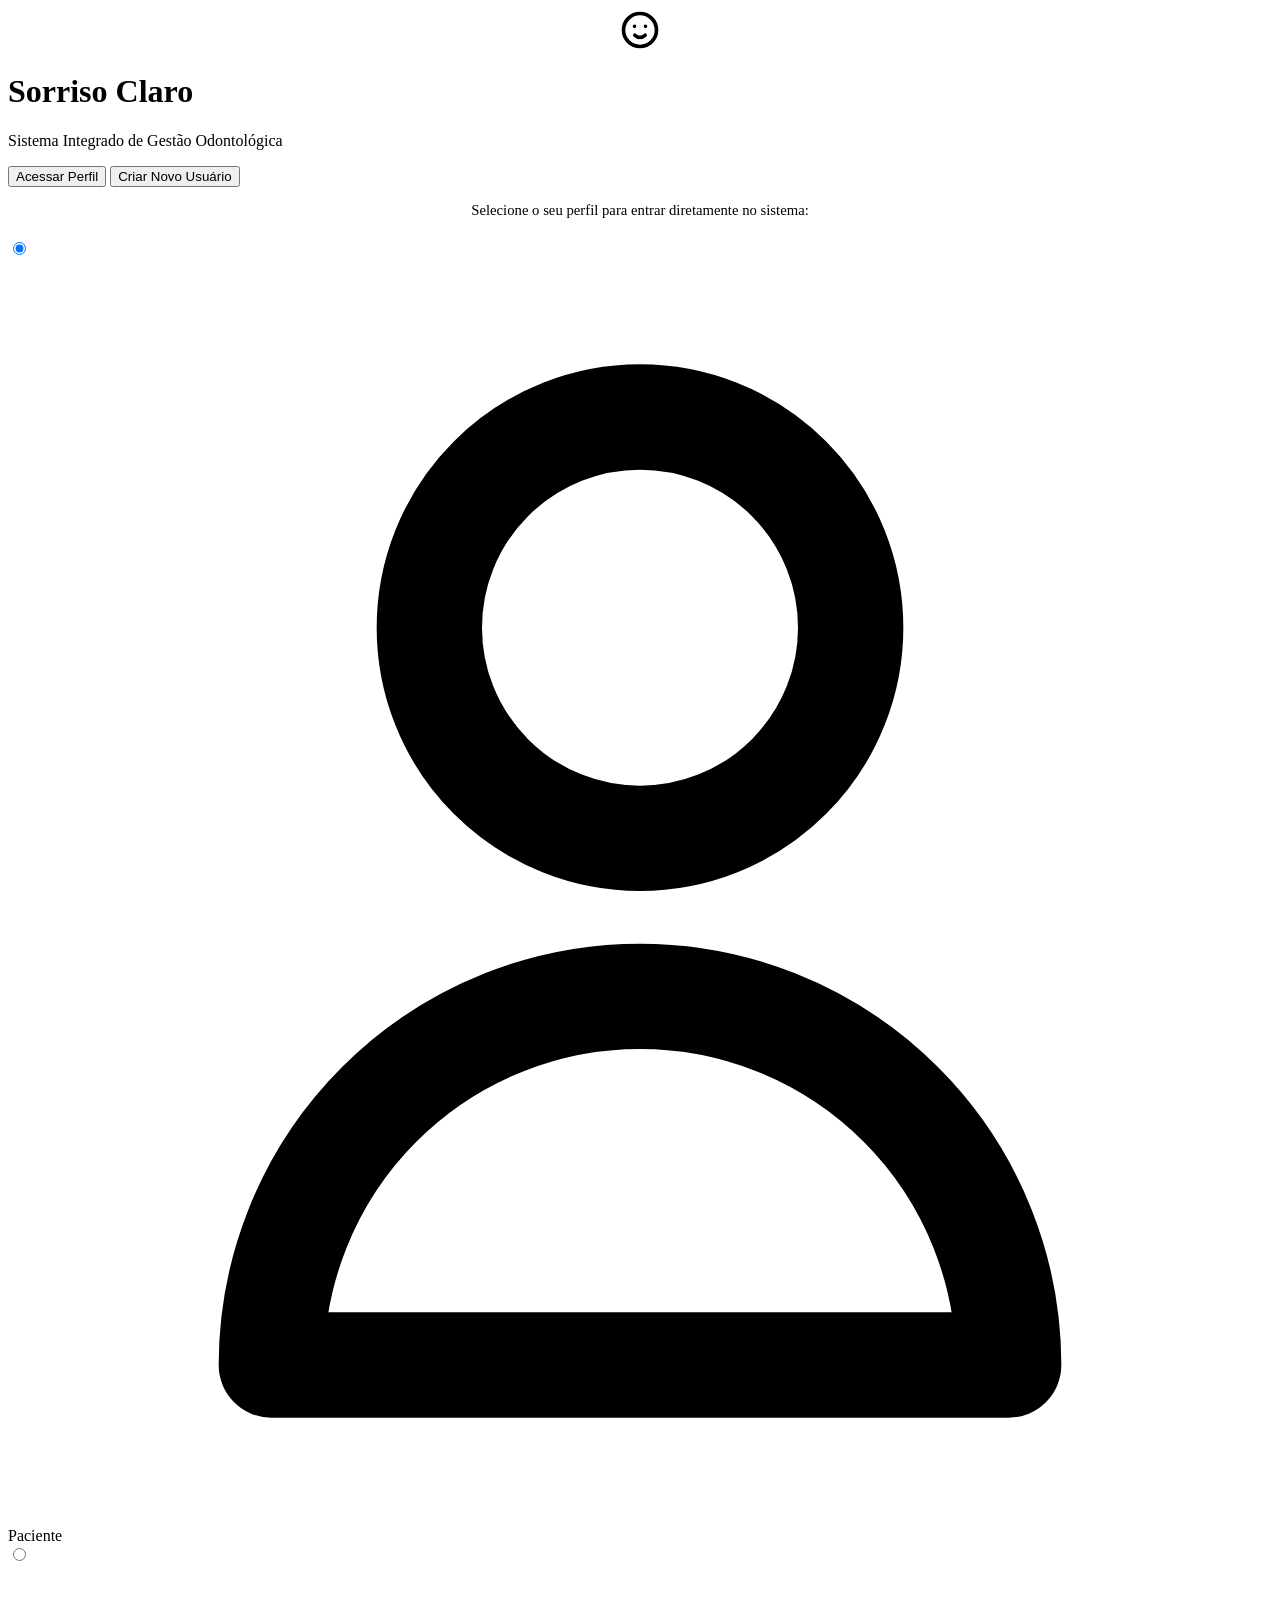
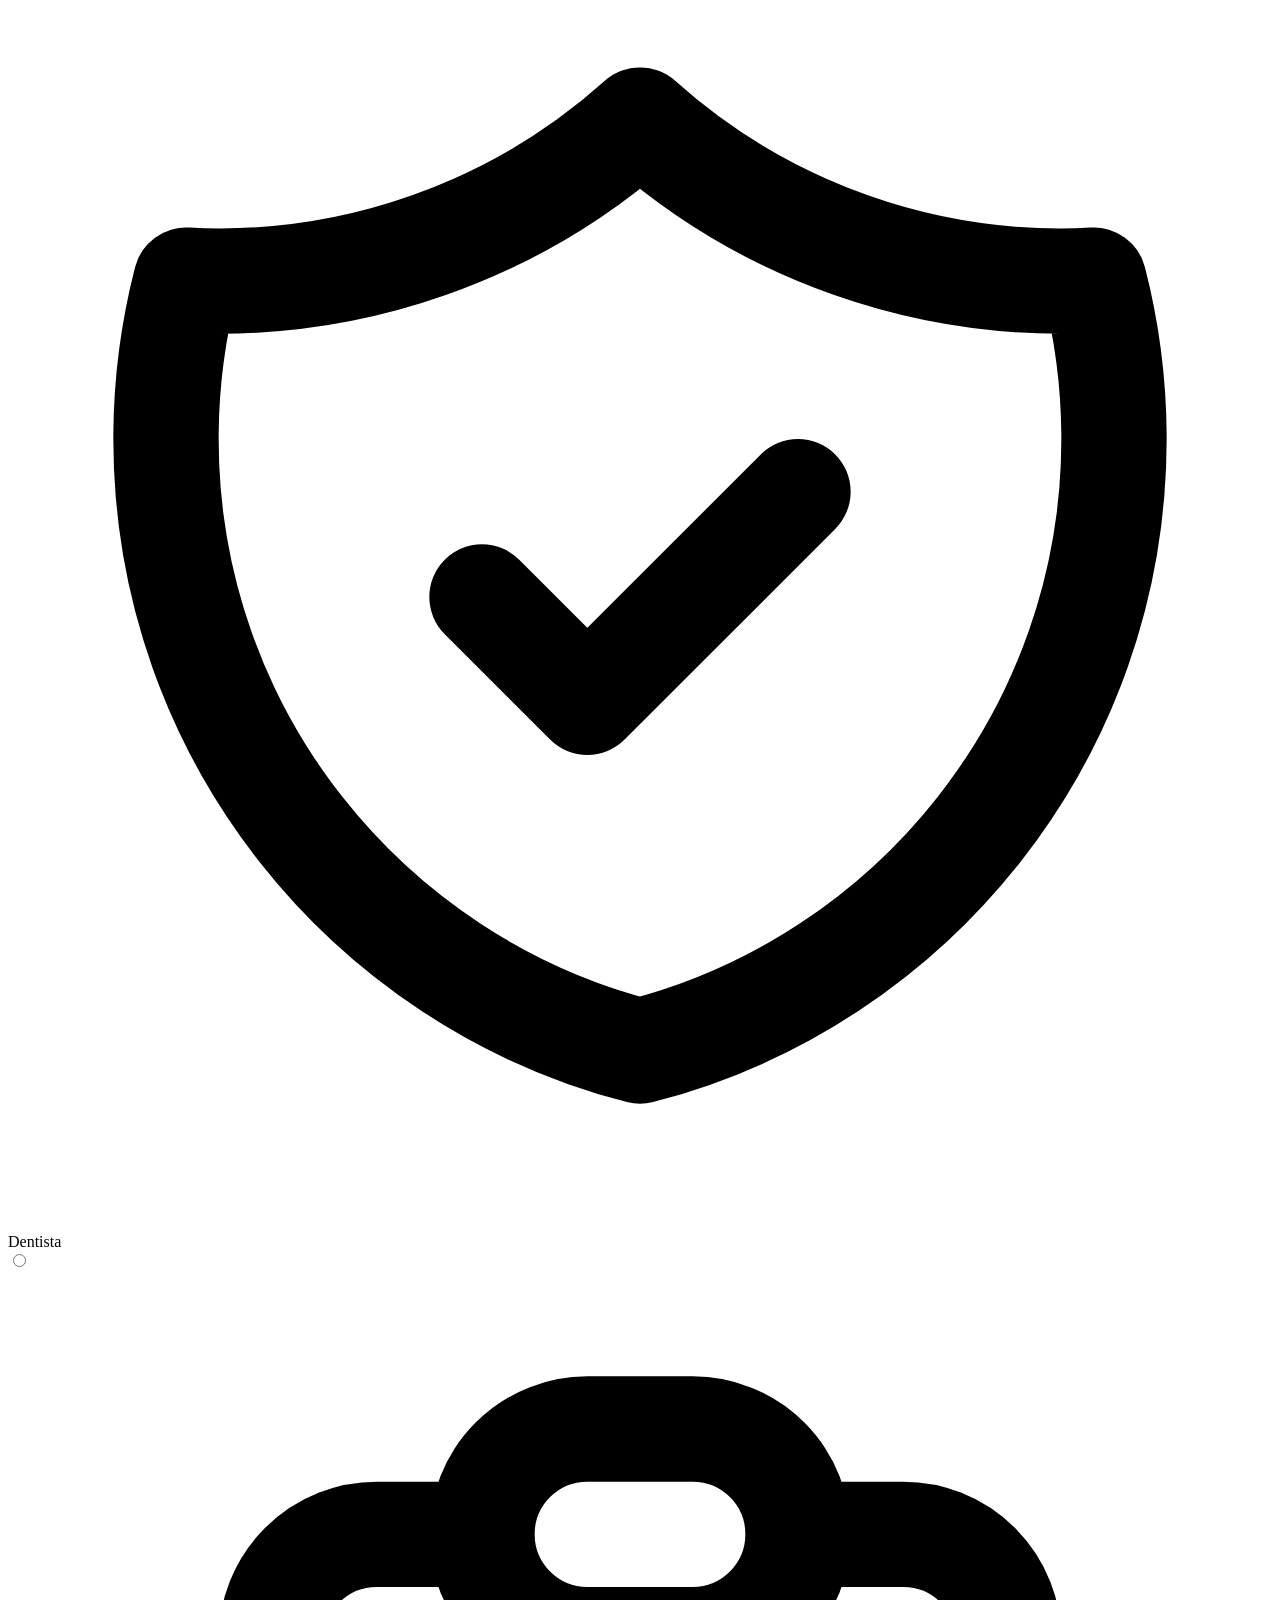
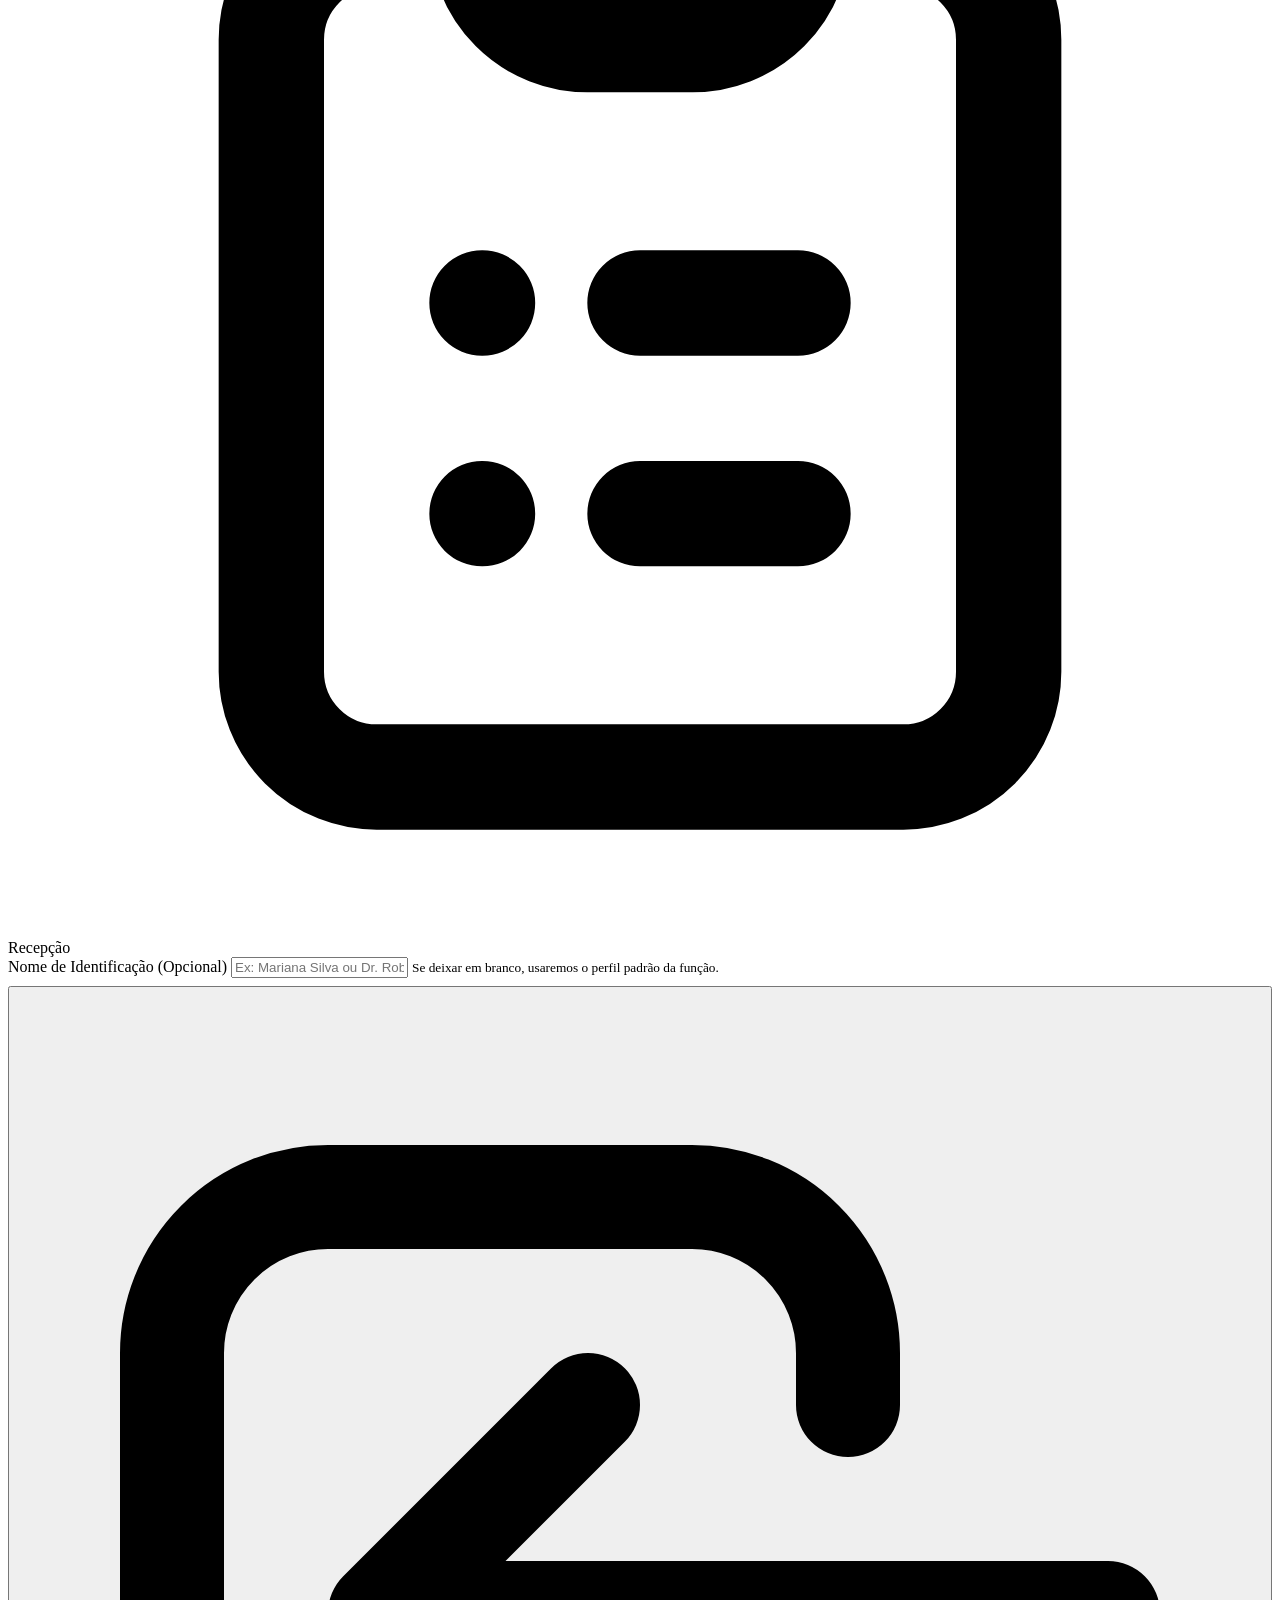
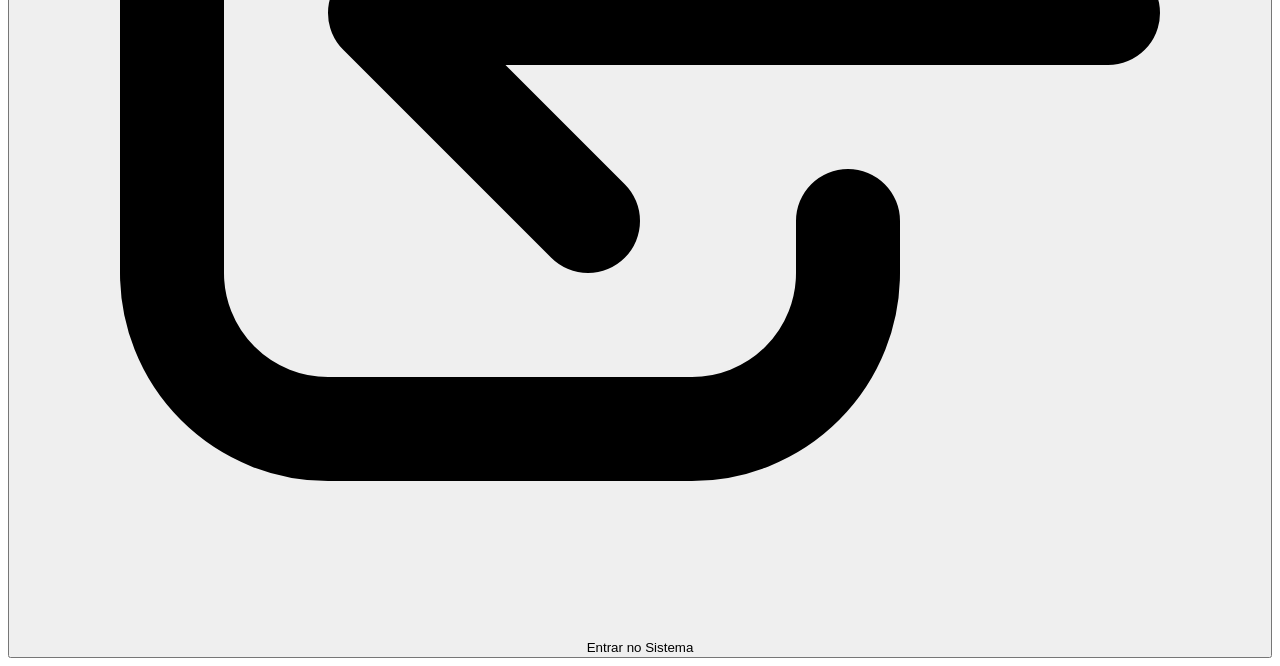
==== src/main/resources/static/index.html @ f0951ccc "feat(login):  add index.html" ====
<!DOCTYPE html>
<html lang="pt-BR">
<head>
  <meta charset="UTF-8">
  <meta name="viewport" content="width=device-width, initial-scale=1.0">
  <title>Login & Cadastro - Clínica Odontológica Sorriso Claro</title>
  <link rel="stylesheet" href="css/style.css">
  <link rel="icon" href="data:image/svg+xml,<svg xmlns=%22http://www.w3.org/2000/svg%22 viewBox=%220 0 24 24%22 fill=%22%230284c7%22><path d=%22M12 2C6.48 2 2 6.48 2 12s4.48 10 10 10 10-4.48 10-10S17.52 2 12 2zm0 18c-4.41 0-8-3.59-8-8s3.59-8 8-8 8 3.59 8 8-3.59 8-8 8zm-5-9c.83 0 1.5-.67 1.5-1.5S7.83 8 7 8s-1.5.67-1.5 1.5S6.17 11 7 11zm10 0c.83 0 1.5-.67 1.5-1.5S17.83 8 17 8s-1.5.67-1.5 1.5.67 1.5 1.5 1.5zm-5 6.5c2.33 0 4.31-1.46 5.11-3.5H6.89c.8 2.04 2.78 3.5 5.11 3.5z%22/></svg>">
</head>
<body class="auth-page">

  <div class="auth-container">
    <!-- Header do Card -->
    <header class="auth-header">
      <div style="display:flex; justify-content:center; margin-bottom:0.5rem;">
        <svg width="44" height="44" fill="none" viewBox="0 0 24 24" stroke="currentColor">
          <path stroke-linecap="round" stroke-linejoin="round" stroke-width="2" d="M14.828 14.828a4 4 0 01-5.656 0M9 10h.01M15 10h.01M21 12a9 9 0 11-18 0 9 9 0 0118 0z" />
        </svg>
      </div>
      <h1>Sorriso Claro</h1>
      <p>Sistema Integrado de Gestão Odontológica</p>
    </header>

    <!-- Abas de Navegação -->
    <div class="auth-tabs">
      <button type="button" class="auth-tab-btn active" id="tab-btn-login" onclick="switchAuthTab('login')">
        Acessar Perfil
      </button>
      <button type="button" class="auth-tab-btn" id="tab-btn-register" onclick="switchAuthTab('register')">
        Criar Novo Usuário
      </button>
    </div>

    <!-- Conteúdo da Aba 1: Login Sem Validação -->
    <div class="auth-body" id="tab-login">
      <p style="margin-bottom:1.25rem; font-size:0.92rem; text-align:center;">
        Selecione o seu perfil para entrar diretamente no sistema:
      </p>

      <form id="form-login" onsubmit="handleLoginSubmit(event)">
        <div class="role-selector">
          <label class="role-option">
            <input type="radio" name="login_role" value="paciente" checked>
            <div class="role-card">
              <svg fill="none" viewBox="0 0 24 24" stroke="currentColor">
                <path stroke-linecap="round" stroke-linejoin="round" stroke-width="2" d="M16 7a4 4 0 11-8 0 4 4 0 018 0zM12 14a7 7 0 00-7 7h14a7 7 0 00-7-7z" />
              </svg>
              <span>Paciente</span>
            </div>
          </label>

          <label class="role-option">
            <input type="radio" name="login_role" value="dentista">
            <div class="role-card">
              <svg fill="none" viewBox="0 0 24 24" stroke="currentColor">
                <path stroke-linecap="round" stroke-linejoin="round" stroke-width="2" d="M9 12l2 2 4-4m5.618-4.016A11.955 11.955 0 0112 2.944a11.955 11.955 0 01-8.618 3.04A12.02 12.02 0 003 9c0 5.591 3.824 10.29 9 11.622 5.176-1.332 9-6.03 9-11.622 0-1.042-.133-2.052-.382-3.016z" />
              </svg>
              <span>Dentista</span>
            </div>
          </label>

          <label class="role-option">
            <input type="radio" name="login_role" value="recepcionista">
            <div class="role-card">
              <svg fill="none" viewBox="0 0 24 24" stroke="currentColor">
                <path stroke-linecap="round" stroke-linejoin="round" stroke-width="2" d="M9 5H7a2 2 0 00-2 2v12a2 2 0 002 2h10a2 2 0 002-2V7a2 2 0 00-2-2h-2M9 5a2 2 0 002 2h2a2 2 0 002-2M9 5a2 2 0 012-2h2a2 2 0 012 2m-3 7h3m-3 4h3m-6-4h.01M9 16h.01" />
              </svg>
              <span>Recepção</span>
            </div>
          </label>
        </div>

        <div class="form-group">
          <label class="form-label" for="login-name">Nome de Identificação (Opcional)</label>
          <input type="text" id="login-name" class="form-control" placeholder="Ex: Mariana Silva ou Dr. Roberto">
          <small class="form-help">Se deixar em branco, usaremos o perfil padrão da função.</small>
        </div>

        <button type="submit" class="btn btn-primary" style="width:100%; margin-top:0.5rem;">
          <svg fill="none" viewBox="0 0 24 24" stroke="currentColor">
            <path stroke-linecap="round" stroke-linejoin="round" stroke-width="2" d="M11 16l-4-4m0 0l4-4m-4 4h14m-5 4v1a3 3 0 01-3 3H6a3 3 0 01-3-3V7a3 3 0 013-3h7a3 3 0 013 3v1" />
          </svg>
          Entrar no Sistema
        </button>
      </form>
    </div>

    <!-- Conteúdo da Aba 2: Criar Novo Usuário -->
    <div class="auth-body" id="tab-register" style="display:none;">
      <p style="margin-bottom:1.25rem; font-size:0.92rem; text-align:center;">
        Selecione o tipo de usuário que deseja cadastrar na API:
      </p>

      <div class="role-selector" style="margin-bottom:1.25rem;">
        <label class="role-option">
          <input type="radio" name="register_role" value="paciente" checked onchange="updateRegisterFormFields()">
          <div class="role-card">
            <svg fill="none" viewBox="0 0 24 24" stroke="currentColor">
              <path stroke-linecap="round" stroke-linejoin="round" stroke-width="2" d="M16 7a4 4 0 11-8 0 4 4 0 018 0zM12 14a7 7 0 00-7 7h14a7 7 0 00-7-7z" />
            </svg>
            <span>Paciente</span>
          </div>
        </label>

        <label class="role-option">
          <input type="radio" name="register_role" value="dentista" onchange="updateRegisterFormFields()">
          <div class="role-card">
            <svg fill="none" viewBox="0 0 24 24" stroke="currentColor">
              <path stroke-linecap="round" stroke-linejoin="round" stroke-width="2" d="M9 12l2 2 4-4m5.618-4.016A11.955 11.955 0 0112 2.944a11.955 11.955 0 01-8.618 3.04A12.02 12.02 0 003 9c0 5.591 3.824 10.29 9 11.622 5.176-1.332 9-6.03 9-11.622 0-1.042-.133-2.052-.382-3.016z" />
            </svg>
            <span>Dentista</span>
          </div>
        </label>

        <label class="role-option">
          <input type="radio" name="register_role" value="recepcionista" onchange="updateRegisterFormFields()">
          <div class="role-card">
            <svg fill="none" viewBox="0 0 24 24" stroke="currentColor">
              <path stroke-linecap="round" stroke-linejoin="round" stroke-width="2" d="M9 5H7a2 2 0 00-2 2v12a2 2 0 002 2h10a2 2 0 002-2V7a2 2 0 00-2-2h-2M9 5a2 2 0 002 2h2a2 2 0 002-2M9 5a2 2 0 012-2h2a2 2 0 012 2m-3 7h3m-3 4h3m-6-4h.01M9 16h.01" />
            </svg>
            <span>Recepção</span>
          </div>
        </label>
      </div>

      <!-- Container do Formulário Dinâmico de Cadastro -->
      <form id="form-register" onsubmit="handleRegisterSubmit(event)">
        <div id="dynamic-register-fields">
          <!-- Injetado via JavaScript de acordo com o papel escolhido -->
        </div>

        <div id="register-feedback" style="margin-top:1rem;"></div>

        <button type="submit" id="btn-submit-register" class="btn btn-primary" style="width:100%; margin-top:0.75rem;">
          <svg fill="none" viewBox="0 0 24 24" stroke="currentColor">
            <path stroke-linecap="round" stroke-linejoin="round" stroke-width="2" d="M18 9v3m0 0v3m0-3h3m-3 0h-3m-2-5a4 4 0 11-8 0 4 4 0 018 0zM3 20a6 6 0 0112 0v1H3v-1z" />
          </svg>
          Cadastrar Usuário na API
        </button>
      </form>
    </div>
  </div>

  <script src="js/api.js"></script>
  <script src="js/ui.js"></script>
  <script src="js/login.js"></script>
</body>
</html>
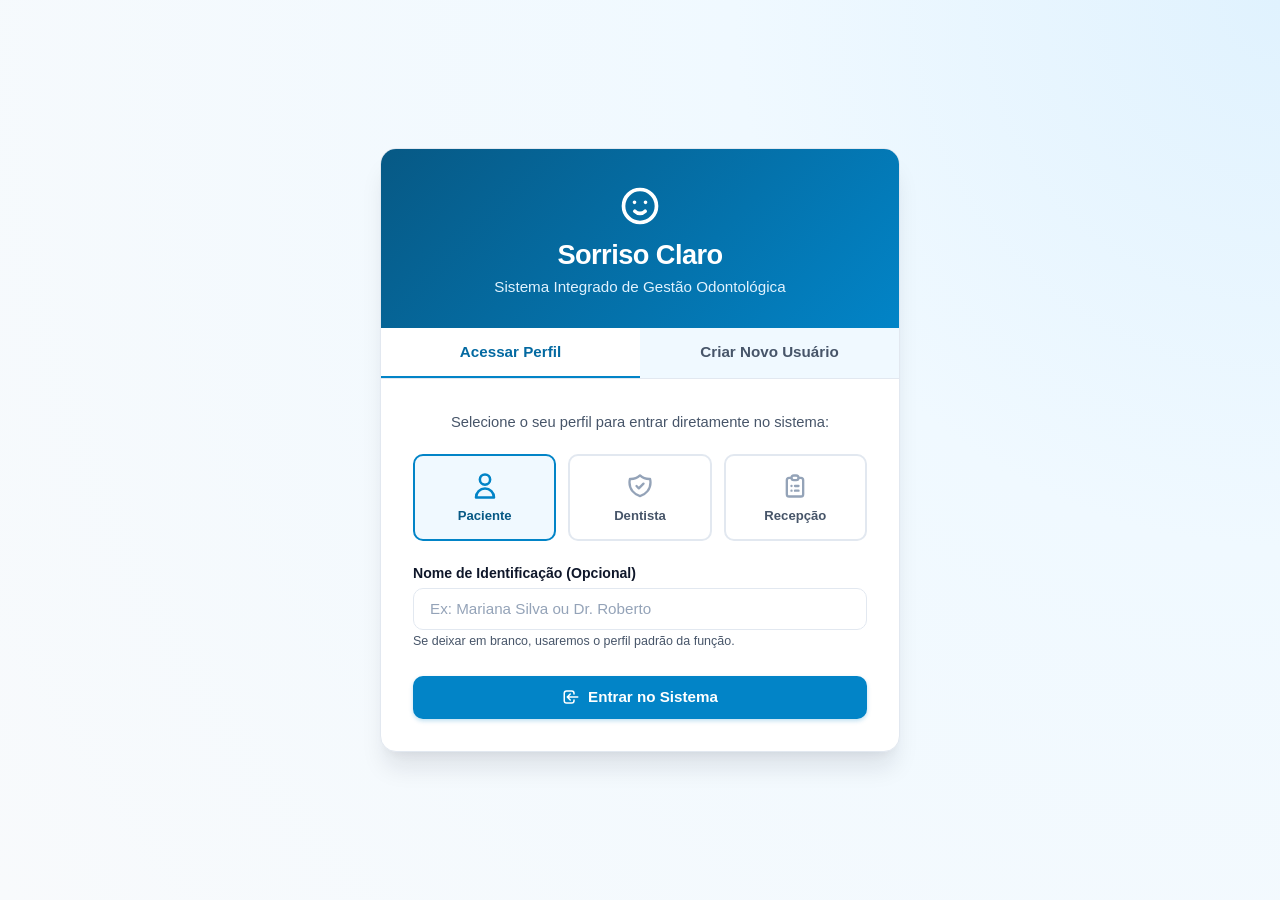
==== commit 069475bd: "fix: change endpoints" ====
--- a/src/main/resources/static/index.html
+++ b/src/main/resources/static/index.html
@@ -10,7 +10,7 @@
 <body class="auth-page">
 
   <div class="auth-container">
-    <!-- Header do Card -->
+    
     <header class="auth-header">
       <div style="display:flex; justify-content:center; margin-bottom:0.5rem;">
         <svg width="44" height="44" fill="none" viewBox="0 0 24 24" stroke="currentColor">
@@ -21,7 +21,7 @@
       <p>Sistema Integrado de Gestão Odontológica</p>
     </header>
 
-    <!-- Abas de Navegação -->
+    
     <div class="auth-tabs">
       <button type="button" class="auth-tab-btn active" id="tab-btn-login" onclick="switchAuthTab('login')">
         Acessar Perfil
@@ -31,7 +31,7 @@
       </button>
     </div>
 
-    <!-- Conteúdo da Aba 1: Login Sem Validação -->
+    
     <div class="auth-body" id="tab-login">
       <p style="margin-bottom:1.25rem; font-size:0.92rem; text-align:center;">
         Selecione o seu perfil para entrar diretamente no sistema:
@@ -85,7 +85,7 @@
       </form>
     </div>
 
-    <!-- Conteúdo da Aba 2: Criar Novo Usuário -->
+    
     <div class="auth-body" id="tab-register" style="display:none;">
       <p style="margin-bottom:1.25rem; font-size:0.92rem; text-align:center;">
         Selecione o tipo de usuário que deseja cadastrar na API:
@@ -123,10 +123,10 @@
         </label>
       </div>
 
-      <!-- Container do Formulário Dinâmico de Cadastro -->
+      
       <form id="form-register" onsubmit="handleRegisterSubmit(event)">
         <div id="dynamic-register-fields">
-          <!-- Injetado via JavaScript de acordo com o papel escolhido -->
+          
         </div>
 
         <div id="register-feedback" style="margin-top:1rem;"></div>
--- a/src/main/resources/static/css/style.css
+++ b/src/main/resources/static/css/style.css
@@ -0,0 +1,1164 @@
+/* ==========================================================================
+   CLÍNICA ODONTOLÓGICA SORRISO CLARO - SISTEMA INTEGRADO DE GESTÃO
+   Identidade Visual: Tons de Azul Clínico, Minimalista e Acolhedor
+   ========================================================================== */
+
+:root {
+  /* Paleta Primária - Azul Clínico / Odonto */
+  --primary-900: #0c4a6e;
+  --primary-800: #075985;
+  --primary-700: #0369a1;
+  --primary-600: #0284c7;
+  --primary-500: #0ea5e9;
+  --primary-400: #38bdf8;
+  --primary-300: #7dd3fc;
+  --primary-200: #bae6fd;
+  --primary-100: #e0f2fe;
+  --primary-50:  #f0f9ff;
+
+  /* Neutros e Superfícies */
+  --bg-page: #f8fafc;
+  --surface: #ffffff;
+  --surface-alt: #f1f5f9;
+  --surface-hover: #e2e8f0;
+  --border-light: #e2e8f0;
+  --border-focus: #38bdf8;
+
+  /* Tipografia */
+  --text-main: #0f172a;
+  --text-muted: #475569;
+  --text-light: #94a3b8;
+  --text-inverse: #ffffff;
+
+  /* Feedback e Status */
+  --success: #059669;
+  --success-bg: #ecfdf5;
+  --success-border: #a7f3d0;
+
+  --warning: #d97706;
+  --warning-bg: #fffbeb;
+  --warning-border: #fde68a;
+
+  --danger: #dc2626;
+  --danger-bg: #fef2f2;
+  --danger-border: #fecaca;
+
+  --info: #0284c7;
+  --info-bg: #f0f9ff;
+  --info-border: #bae6fd;
+
+  /* Efeitos e Sombras */
+  --shadow-sm: 0 1px 2px 0 rgba(15, 23, 42, 0.05);
+  --shadow-md: 0 4px 6px -1px rgba(15, 23, 42, 0.08), 0 2px 4px -2px rgba(15, 23, 42, 0.05);
+  --shadow-lg: 0 10px 15px -3px rgba(15, 23, 42, 0.08), 0 4px 6px -4px rgba(15, 23, 42, 0.03);
+  --shadow-xl: 0 20px 25px -5px rgba(15, 23, 42, 0.1), 0 8px 10px -6px rgba(15, 23, 42, 0.05);
+
+  --radius-sm: 6px;
+  --radius-md: 10px;
+  --radius-lg: 16px;
+  --radius-full: 9999px;
+
+  /* Transições Suaves */
+  --transition-fast: 0.18s cubic-bezier(0.4, 0, 0.2, 1);
+  --transition-normal: 0.28s cubic-bezier(0.4, 0, 0.2, 1);
+  --transition-slow: 0.45s cubic-bezier(0.4, 0, 0.2, 1);
+}
+
+/* Reset Global */
+*, *::before, *::after {
+  box-sizing: border-box;
+  margin: 0;
+  padding: 0;
+}
+
+html {
+  font-size: 16px;
+  scroll-behavior: smooth;
+  font-family: -apple-system, BlinkMacSystemFont, 'Segoe UI', Roboto, Helvetica, Arial, sans-serif;
+  color: var(--text-main);
+  background-color: var(--bg-page);
+  -webkit-font-smoothing: antialiased;
+}
+
+body {
+  min-height: 100vh;
+  display: flex;
+  flex-direction: column;
+  background: linear-gradient(180deg, #f0f9ff 0%, #f8fafc 240px);
+}
+
+/* ==========================================================================
+   TIPOGRAFIA & TÍTULOS
+   ========================================================================== */
+h1, h2, h3, h4 {
+  color: var(--primary-900);
+  font-weight: 700;
+  line-height: 1.25;
+  letter-spacing: -0.02em;
+}
+
+h1 { font-size: 2rem; }
+h2 { font-size: 1.5rem; }
+h3 { font-size: 1.25rem; }
+h4 { font-size: 1.05rem; }
+
+p {
+  line-height: 1.6;
+  color: var(--text-muted);
+}
+
+a {
+  color: var(--primary-600);
+  text-decoration: none;
+  transition: color var(--transition-fast);
+}
+
+a:hover {
+  color: var(--primary-800);
+}
+
+/* ==========================================================================
+   LAYOUT GERAL: HEADER / NAVBAR
+   ========================================================================== */
+.site-header {
+  position: sticky;
+  top: 0;
+  z-index: 50;
+  background: rgba(255, 255, 255, 0.94);
+  backdrop-filter: blur(12px);
+  border-bottom: 1px solid var(--border-light);
+  box-shadow: var(--shadow-sm);
+  transition: all var(--transition-normal);
+}
+
+.header-container {
+  max-width: 1240px;
+  margin: 0 auto;
+  padding: 0.85rem 1.5rem;
+  display: flex;
+  align-items: center;
+  justify-content: space-between;
+}
+
+.brand-logo {
+  display: flex;
+  align-items: center;
+  gap: 0.75rem;
+  font-size: 1.25rem;
+  font-weight: 800;
+  color: var(--primary-800);
+  text-decoration: none;
+}
+
+.brand-logo svg {
+  width: 32px;
+  height: 32px;
+  color: var(--primary-600);
+  filter: drop-shadow(0 2px 4px rgba(2, 132, 199, 0.2));
+  transition: transform var(--transition-normal);
+}
+
+.brand-logo:hover svg {
+  transform: rotate(-8deg) scale(1.05);
+}
+
+.nav-links {
+  display: flex;
+  align-items: center;
+  gap: 0.5rem;
+  list-style: none;
+}
+
+.nav-item a {
+  display: flex;
+  align-items: center;
+  gap: 0.4rem;
+  padding: 0.55rem 0.95rem;
+  font-size: 0.92rem;
+  font-weight: 600;
+  color: var(--text-muted);
+  border-radius: var(--radius-md);
+  transition: all var(--transition-fast);
+}
+
+.nav-item a:hover {
+  color: var(--primary-700);
+  background-color: var(--primary-50);
+}
+
+.nav-item.active a {
+  color: var(--primary-700);
+  background-color: var(--primary-100);
+  box-shadow: inset 0 0 0 1px var(--primary-200);
+}
+
+.user-badge-container {
+  display: flex;
+  align-items: center;
+  gap: 0.75rem;
+}
+
+.user-role-badge {
+  display: inline-flex;
+  align-items: center;
+  gap: 0.35rem;
+  padding: 0.35rem 0.85rem;
+  background-color: var(--primary-50);
+  border: 1px solid var(--primary-200);
+  color: var(--primary-800);
+  border-radius: var(--radius-full);
+  font-size: 0.82rem;
+  font-weight: 700;
+  text-transform: uppercase;
+  letter-spacing: 0.04em;
+}
+
+.btn-logout {
+  display: inline-flex;
+  align-items: center;
+  gap: 0.4rem;
+  padding: 0.45rem 0.85rem;
+  font-size: 0.85rem;
+  font-weight: 600;
+  color: var(--danger);
+  background-color: var(--danger-bg);
+  border: 1px solid var(--danger-border);
+  border-radius: var(--radius-md);
+  cursor: pointer;
+  transition: all var(--transition-fast);
+}
+
+.btn-logout:hover {
+  background-color: #fee2e2;
+  transform: translateY(-1px);
+}
+
+/* ==========================================================================
+   CONTEÚDO PRINCIPAL
+   ========================================================================== */
+.main-wrapper {
+  flex: 1;
+  max-width: 1240px;
+  width: 100%;
+  margin: 0 auto;
+  padding: 2rem 1.5rem 3.5rem;
+  animation: pageFadeIn var(--transition-normal);
+}
+
+@keyframes pageFadeIn {
+  from {
+    opacity: 0;
+    transform: translateY(8px);
+  }
+  to {
+    opacity: 1;
+    transform: translateY(0);
+  }
+}
+
+/* Page Header Hero */
+.page-hero {
+  margin-bottom: 2rem;
+  display: flex;
+  flex-direction: column;
+  gap: 0.5rem;
+}
+
+.page-hero .subtitle {
+  font-size: 1.05rem;
+  color: var(--text-muted);
+}
+
+.hero-actions {
+  display: flex;
+  align-items: center;
+  gap: 0.75rem;
+  margin-top: 0.75rem;
+}
+
+/* ==========================================================================
+   GRID E CARDS
+   ========================================================================== */
+.grid-dashboard {
+  display: grid;
+  grid-template-columns: repeat(auto-fit, minmax(280px, 1fr));
+  gap: 1.5rem;
+  margin-bottom: 2rem;
+}
+
+.card {
+  background: var(--surface);
+  border: 1px solid var(--border-light);
+  border-radius: var(--radius-lg);
+  padding: 1.5rem;
+  box-shadow: var(--shadow-sm);
+  transition: transform var(--transition-normal), box-shadow var(--transition-normal), border-color var(--transition-normal);
+  position: relative;
+  overflow: hidden;
+}
+
+.card:hover {
+  border-color: var(--primary-200);
+  box-shadow: var(--shadow-md);
+}
+
+.card-header {
+  display: flex;
+  align-items: center;
+  justify-content: space-between;
+  margin-bottom: 1.25rem;
+  padding-bottom: 0.75rem;
+  border-bottom: 1px solid var(--border-light);
+}
+
+.card-title {
+  font-size: 1.2rem;
+  color: var(--primary-900);
+  display: flex;
+  align-items: center;
+  gap: 0.5rem;
+}
+
+.card-title svg {
+  color: var(--primary-600);
+  width: 22px;
+  height: 22px;
+}
+
+/* Stat Cards */
+.stat-card {
+  display: flex;
+  align-items: center;
+  gap: 1.25rem;
+  background: var(--surface);
+  border: 1px solid var(--border-light);
+  border-radius: var(--radius-lg);
+  padding: 1.25rem 1.5rem;
+  box-shadow: var(--shadow-sm);
+  transition: all var(--transition-normal);
+}
+
+.stat-card:hover {
+  transform: translateY(-2px);
+  box-shadow: var(--shadow-md);
+  border-color: var(--primary-300);
+}
+
+.stat-icon {
+  width: 52px;
+  height: 52px;
+  border-radius: var(--radius-md);
+  background-color: var(--primary-50);
+  color: var(--primary-600);
+  display: flex;
+  align-items: center;
+  justify-content: center;
+  flex-shrink: 0;
+}
+
+.stat-icon svg {
+  width: 28px;
+  height: 28px;
+}
+
+.stat-info .stat-value {
+  font-size: 1.85rem;
+  font-weight: 800;
+  color: var(--primary-900);
+  line-height: 1.1;
+}
+
+.stat-info .stat-label {
+  font-size: 0.88rem;
+  color: var(--text-muted);
+  font-weight: 500;
+}
+
+/* ==========================================================================
+   FORMULÁRIOS & CAMPOS
+   ========================================================================== */
+.form-group {
+  margin-bottom: 1.2rem;
+  position: relative;
+}
+
+.form-label {
+  display: block;
+  font-size: 0.88rem;
+  font-weight: 600;
+  color: var(--text-main);
+  margin-bottom: 0.4rem;
+}
+
+.form-label .required {
+  color: var(--danger);
+  margin-left: 2px;
+}
+
+.form-control {
+  width: 100%;
+  padding: 0.72rem 1rem;
+  font-size: 0.95rem;
+  color: var(--text-main);
+  background-color: var(--surface);
+  border: 1px solid var(--border-light);
+  border-radius: var(--radius-md);
+  outline: none;
+  transition: border-color var(--transition-fast), box-shadow var(--transition-fast), background-color var(--transition-fast);
+}
+
+.form-control:focus {
+  border-color: var(--primary-500);
+  box-shadow: 0 0 0 3px rgba(14, 165, 233, 0.2);
+  background-color: #fff;
+}
+
+.form-control::placeholder {
+  color: var(--text-light);
+}
+
+select.form-control {
+  appearance: none;
+  background-image: url("data:image/svg+xml,%3Csvg xmlns='http://www.w3.org/2000/svg' fill='none' viewBox='0 0 24 24' stroke='%230284c7'%3E%3Cpath stroke-linecap='round' stroke-linejoin='round' stroke-width='2' d='M19 9l-7 7-7-7'%3E%3C/path%3E%3C/svg%3E");
+  background-repeat: no-repeat;
+  background-position: right 0.85rem center;
+  background-size: 1.1rem;
+  padding-right: 2.5rem;
+  cursor: pointer;
+}
+
+textarea.form-control {
+  min-height: 90px;
+  resize: vertical;
+}
+
+.form-row {
+  display: grid;
+  grid-template-columns: repeat(auto-fit, minmax(220px, 1fr));
+  gap: 1rem;
+}
+
+.form-help {
+  display: block;
+  font-size: 0.78rem;
+  color: var(--text-muted);
+  margin-top: 0.3rem;
+}
+
+.form-error-msg {
+  display: none;
+  font-size: 0.78rem;
+  color: var(--danger);
+  margin-top: 0.3rem;
+  font-weight: 500;
+}
+
+.form-control.is-invalid {
+  border-color: var(--danger);
+  background-color: #fffafb;
+}
+
+.form-control.is-invalid + .form-error-msg {
+  display: block;
+}
+
+/* ==========================================================================
+   BOTÕES E AÇÕES
+   ========================================================================== */
+.btn {
+  display: inline-flex;
+  align-items: center;
+  justify-content: center;
+  gap: 0.5rem;
+  padding: 0.72rem 1.4rem;
+  font-size: 0.95rem;
+  font-weight: 600;
+  border-radius: var(--radius-md);
+  border: 1px solid transparent;
+  cursor: pointer;
+  transition: all var(--transition-fast);
+  user-select: none;
+  text-decoration: none;
+  line-height: 1.2;
+}
+
+.btn:active {
+  transform: translateY(1px);
+}
+
+.btn-primary {
+  background-color: var(--primary-600);
+  color: var(--text-inverse);
+  box-shadow: 0 2px 4px rgba(2, 132, 199, 0.25);
+}
+
+.btn-primary:hover {
+  background-color: var(--primary-700);
+  box-shadow: 0 4px 8px rgba(2, 132, 199, 0.32);
+  color: var(--text-inverse);
+}
+
+.btn-secondary {
+  background-color: var(--primary-50);
+  color: var(--primary-700);
+  border-color: var(--primary-200);
+}
+
+.btn-secondary:hover {
+  background-color: var(--primary-100);
+  border-color: var(--primary-300);
+  color: var(--primary-800);
+}
+
+.btn-outline {
+  background-color: transparent;
+  color: var(--text-muted);
+  border-color: var(--border-light);
+}
+
+.btn-outline:hover {
+  background-color: var(--surface-alt);
+  color: var(--text-main);
+  border-color: #cbd5e1;
+}
+
+.btn-danger {
+  background-color: var(--danger);
+  color: #fff;
+}
+
+.btn-danger:hover {
+  background-color: #b91c1c;
+}
+
+.btn-sm {
+  padding: 0.42rem 0.8rem;
+  font-size: 0.82rem;
+  border-radius: var(--radius-sm);
+}
+
+.btn-icon {
+  width: 36px;
+  height: 36px;
+  padding: 0;
+  border-radius: var(--radius-md);
+  display: inline-flex;
+  align-items: center;
+  justify-content: center;
+}
+
+.btn svg {
+  width: 18px;
+  height: 18px;
+  flex-shrink: 0;
+}
+
+.btn:disabled, .btn[disabled] {
+  opacity: 0.6;
+  cursor: not-allowed;
+  pointer-events: none;
+}
+
+/* ==========================================================================
+   TABELAS & LISTAGENS DE DADOS
+   ========================================================================== */
+.table-responsive {
+  width: 100%;
+  overflow-x: auto;
+  border-radius: var(--radius-lg);
+  border: 1px solid var(--border-light);
+  background: var(--surface);
+  box-shadow: var(--shadow-sm);
+}
+
+.table-custom {
+  width: 100%;
+  border-collapse: collapse;
+  text-align: left;
+  font-size: 0.92rem;
+}
+
+.table-custom thead {
+  background-color: var(--primary-50);
+  border-bottom: 2px solid var(--primary-100);
+}
+
+.table-custom th {
+  padding: 0.95rem 1.25rem;
+  font-weight: 700;
+  color: var(--primary-900);
+  text-transform: uppercase;
+  font-size: 0.78rem;
+  letter-spacing: 0.04em;
+}
+
+.table-custom td {
+  padding: 1rem 1.25rem;
+  border-bottom: 1px solid var(--border-light);
+  color: var(--text-main);
+  vertical-align: middle;
+}
+
+.table-custom tbody tr {
+  transition: background-color var(--transition-fast);
+}
+
+.table-custom tbody tr:hover {
+  background-color: #f8fafc;
+}
+
+.table-custom tbody tr:last-child td {
+  border-bottom: none;
+}
+
+.table-actions {
+  display: flex;
+  align-items: center;
+  gap: 0.4rem;
+}
+
+/* ==========================================================================
+   BADGES DE STATUS E INFORMAÇÃO
+   ========================================================================== */
+.badge {
+  display: inline-flex;
+  align-items: center;
+  gap: 0.35rem;
+  padding: 0.28rem 0.75rem;
+  border-radius: var(--radius-full);
+  font-size: 0.78rem;
+  font-weight: 700;
+  line-height: 1;
+}
+
+.badge-agendada {
+  background-color: var(--info-bg);
+  color: var(--info);
+  border: 1px solid var(--info-border);
+}
+
+.badge-concluida {
+  background-color: var(--success-bg);
+  color: var(--success);
+  border: 1px solid var(--success-border);
+}
+
+.badge-cancelada {
+  background-color: var(--danger-bg);
+  color: var(--danger);
+  border: 1px solid var(--danger-border);
+}
+
+.badge-convenio {
+  background-color: #f1f5f9;
+  color: #334155;
+  border: 1px solid #cbd5e1;
+}
+
+.badge-alerta {
+  background-color: var(--warning-bg);
+  color: var(--warning);
+  border: 1px solid var(--warning-border);
+}
+
+/* ==========================================================================
+   ESTADOS VISUAIS DA APLICAÇÃO (MANDATÓRIO)
+   Carregamento, Sucesso, Lista Vazia, Falha de Conexão
+   ========================================================================== */
+
+/* 1. Estado de Carregamento (Skeleton & Spinner) */
+.loading-spinner {
+  display: inline-block;
+  width: 24px;
+  height: 24px;
+  border: 3px solid var(--primary-100);
+  border-top-color: var(--primary-600);
+  border-radius: 50%;
+  animation: spin 0.8s linear infinite;
+}
+
+@keyframes spin {
+  to { transform: rotate(360deg); }
+}
+
+.loading-container {
+  display: flex;
+  flex-direction: column;
+  align-items: center;
+  justify-content: center;
+  padding: 3.5rem 1.5rem;
+  color: var(--text-muted);
+  gap: 1rem;
+}
+
+.skeleton {
+  background: linear-gradient(90deg, #f1f5f9 25%, #e2e8f0 50%, #f1f5f9 75%);
+  background-size: 200% 100%;
+  animation: shimmer 1.5s infinite;
+  border-radius: var(--radius-sm);
+}
+
+@keyframes shimmer {
+  0% { background-position: 200% 0; }
+  100% { background-position: -200% 0; }
+}
+
+.skeleton-text {
+  height: 16px;
+  margin-bottom: 8px;
+  width: 100%;
+}
+
+.skeleton-title {
+  height: 24px;
+  width: 60%;
+  margin-bottom: 12px;
+}
+
+/* 2. Estado de Lista Vazia (Empty State) */
+.empty-state {
+  display: flex;
+  flex-direction: column;
+  align-items: center;
+  justify-content: center;
+  text-align: center;
+  padding: 3.5rem 1.5rem;
+  background-color: var(--surface);
+  border: 2px dashed var(--border-light);
+  border-radius: var(--radius-lg);
+  margin: 1rem 0;
+}
+
+.empty-state-icon {
+  width: 64px;
+  height: 64px;
+  color: var(--primary-400);
+  background-color: var(--primary-50);
+  border-radius: 50%;
+  display: flex;
+  align-items: center;
+  justify-content: center;
+  margin-bottom: 1rem;
+}
+
+.empty-state-icon svg {
+  width: 32px;
+  height: 32px;
+}
+
+.empty-state h3 {
+  font-size: 1.15rem;
+  color: var(--primary-900);
+  margin-bottom: 0.35rem;
+}
+
+.empty-state p {
+  font-size: 0.92rem;
+  max-width: 380px;
+  margin-bottom: 1.25rem;
+}
+
+/* 3. Estado de Falha / Erro de Conexão */
+.alert {
+  display: flex;
+  align-items: flex-start;
+  gap: 0.85rem;
+  padding: 1rem 1.25rem;
+  border-radius: var(--radius-md);
+  margin-bottom: 1.25rem;
+  font-size: 0.92rem;
+  line-height: 1.5;
+  animation: slideDown var(--transition-fast);
+}
+
+@keyframes slideDown {
+  from {
+    opacity: 0;
+    transform: translateY(-8px);
+  }
+  to {
+    opacity: 1;
+    transform: translateY(0);
+  }
+}
+
+.alert-danger {
+  background-color: var(--danger-bg);
+  border: 1px solid var(--danger-border);
+  color: #991b1b;
+}
+
+.alert-warning {
+  background-color: var(--warning-bg);
+  border: 1px solid var(--warning-border);
+  color: #92400e;
+}
+
+.alert-success {
+  background-color: var(--success-bg);
+  border: 1px solid var(--success-border);
+  color: #065f46;
+}
+
+.alert-info {
+  background-color: var(--info-bg);
+  border: 1px solid var(--info-border);
+  color: #075985;
+}
+
+.alert svg {
+  width: 22px;
+  height: 22px;
+  flex-shrink: 0;
+  margin-top: 1px;
+}
+
+.alert-actions {
+  margin-top: 0.5rem;
+  display: flex;
+  gap: 0.5rem;
+}
+
+/* 4. Sistema de Toast Notifications (Sucesso e Alertas Flutuantes) */
+.toast-container {
+  position: fixed;
+  bottom: 24px;
+  right: 24px;
+  z-index: 100;
+  display: flex;
+  flex-direction: column;
+  gap: 0.75rem;
+  max-width: 380px;
+  pointer-events: none;
+}
+
+.toast {
+  pointer-events: auto;
+  display: flex;
+  align-items: center;
+  gap: 0.75rem;
+  padding: 0.9rem 1.2rem;
+  background-color: var(--surface);
+  border-radius: var(--radius-md);
+  box-shadow: var(--shadow-xl);
+  border-left: 4px solid var(--primary-600);
+  border-top: 1px solid var(--border-light);
+  border-right: 1px solid var(--border-light);
+  border-bottom: 1px solid var(--border-light);
+  font-size: 0.92rem;
+  color: var(--text-main);
+  animation: toastIn var(--transition-normal);
+  transition: all var(--transition-fast);
+}
+
+.toast.toast-success {
+  border-left-color: var(--success);
+}
+
+.toast.toast-danger {
+  border-left-color: var(--danger);
+}
+
+.toast.toast-warning {
+  border-left-color: var(--warning);
+}
+
+.toast-icon {
+  width: 20px;
+  height: 20px;
+  flex-shrink: 0;
+}
+
+.toast.toast-success .toast-icon { color: var(--success); }
+.toast.toast-danger .toast-icon { color: var(--danger); }
+.toast.toast-warning .toast-icon { color: var(--warning); }
+
+@keyframes toastIn {
+  from {
+    opacity: 0;
+    transform: translateY(16px) scale(0.96);
+  }
+  to {
+    opacity: 1;
+    transform: translateY(0) scale(1);
+  }
+}
+
+.toast-closing {
+  opacity: 0;
+  transform: translateY(-8px) scale(0.96);
+  transition: all var(--transition-fast);
+}
+
+/* ==========================================================================
+   MODAIS E DIÁLOGOS DE CONFIRMAÇÃO
+   ========================================================================== */
+.modal-backdrop {
+  position: fixed;
+  inset: 0;
+  background-color: rgba(15, 23, 42, 0.45);
+  backdrop-filter: blur(4px);
+  z-index: 90;
+  display: flex;
+  align-items: center;
+  justify-content: center;
+  padding: 1.5rem;
+  opacity: 0;
+  visibility: hidden;
+  transition: opacity var(--transition-fast), visibility var(--transition-fast);
+}
+
+.modal-backdrop.is-open {
+  opacity: 1;
+  visibility: visible;
+}
+
+.modal-dialog {
+  background: var(--surface);
+  border-radius: var(--radius-lg);
+  max-width: 540px;
+  width: 100%;
+  box-shadow: var(--shadow-xl);
+  border: 1px solid var(--border-light);
+  overflow: hidden;
+  transform: scale(0.95);
+  transition: transform var(--transition-normal);
+}
+
+.modal-backdrop.is-open .modal-dialog {
+  transform: scale(1);
+}
+
+.modal-header {
+  padding: 1.25rem 1.5rem;
+  border-bottom: 1px solid var(--border-light);
+  display: flex;
+  align-items: center;
+  justify-content: space-between;
+  background-color: var(--primary-50);
+}
+
+.modal-title {
+  font-size: 1.2rem;
+  font-weight: 700;
+  color: var(--primary-900);
+}
+
+.modal-close {
+  background: none;
+  border: none;
+  color: var(--text-light);
+  cursor: pointer;
+  padding: 0.25rem;
+  border-radius: var(--radius-sm);
+  transition: color var(--transition-fast);
+}
+
+.modal-close:hover {
+  color: var(--text-main);
+}
+
+.modal-body {
+  padding: 1.5rem;
+  max-height: 75vh;
+  overflow-y: auto;
+}
+
+.modal-footer {
+  padding: 1rem 1.5rem;
+  border-top: 1px solid var(--border-light);
+  background-color: var(--surface-alt);
+  display: flex;
+  align-items: center;
+  justify-content: flex-end;
+  gap: 0.75rem;
+}
+
+/* ==========================================================================
+   PÁGINA DE LOGIN & CADASTRO (ESPECÍFICO)
+   ========================================================================== */
+.auth-page {
+  min-height: 100vh;
+  display: flex;
+  align-items: center;
+  justify-content: center;
+  padding: 2rem 1.5rem;
+  background: radial-gradient(circle at top right, #e0f2fe 0%, #f0f9ff 35%, #f8fafc 100%);
+}
+
+.auth-container {
+  width: 100%;
+  max-width: 520px;
+  background: var(--surface);
+  border: 1px solid var(--border-light);
+  border-radius: var(--radius-lg);
+  box-shadow: var(--shadow-xl);
+  overflow: hidden;
+}
+
+.auth-header {
+  background: linear-gradient(135deg, var(--primary-800) 0%, var(--primary-600) 100%);
+  color: #fff;
+  padding: 2.2rem 2rem 1.8rem;
+  text-align: center;
+}
+
+.auth-header h1 {
+  color: #fff;
+  font-size: 1.7rem;
+  margin-top: 0.6rem;
+}
+
+.auth-header p {
+  color: var(--primary-100);
+  font-size: 0.95rem;
+  margin-top: 0.2rem;
+}
+
+.auth-tabs {
+  display: flex;
+  border-bottom: 1px solid var(--border-light);
+  background: var(--primary-50);
+}
+
+.auth-tab-btn {
+  flex: 1;
+  padding: 0.95rem 1rem;
+  background: none;
+  border: none;
+  font-size: 0.95rem;
+  font-weight: 700;
+  color: var(--text-muted);
+  cursor: pointer;
+  transition: all var(--transition-fast);
+  border-bottom: 2px solid transparent;
+}
+
+.auth-tab-btn.active {
+  color: var(--primary-700);
+  background-color: var(--surface);
+  border-bottom-color: var(--primary-600);
+}
+
+.auth-body {
+  padding: 2rem;
+}
+
+.role-selector {
+  display: grid;
+  grid-template-columns: repeat(3, 1fr);
+  gap: 0.75rem;
+  margin-bottom: 1.5rem;
+}
+
+.role-option {
+  position: relative;
+}
+
+.role-option input[type="radio"] {
+  position: absolute;
+  opacity: 0;
+  pointer-events: none;
+}
+
+.role-card {
+  display: flex;
+  flex-direction: column;
+  align-items: center;
+  justify-content: center;
+  padding: 1rem 0.5rem;
+  border: 2px solid var(--border-light);
+  border-radius: var(--radius-md);
+  cursor: pointer;
+  transition: all var(--transition-fast);
+  text-align: center;
+  gap: 0.5rem;
+  background-color: var(--surface);
+}
+
+.role-card svg {
+  width: 28px;
+  height: 28px;
+  color: var(--text-light);
+  transition: color var(--transition-fast), transform var(--transition-fast);
+}
+
+.role-card span {
+  font-size: 0.82rem;
+  font-weight: 700;
+  color: var(--text-muted);
+}
+
+.role-option input[type="radio"]:checked + .role-card {
+  border-color: var(--primary-600);
+  background-color: var(--primary-50);
+}
+
+.role-option input[type="radio"]:checked + .role-card svg {
+  color: var(--primary-600);
+  transform: scale(1.1);
+}
+
+.role-option input[type="radio"]:checked + .role-card span {
+  color: var(--primary-800);
+}
+
+/* ==========================================================================
+   FOOTER
+   ========================================================================== */
+.site-footer {
+  background: var(--surface);
+  border-top: 1px solid var(--border-light);
+  padding: 1.8rem 1.5rem;
+  color: var(--text-muted);
+  font-size: 0.88rem;
+  margin-top: auto;
+}
+
+.footer-container {
+  max-width: 1240px;
+  margin: 0 auto;
+  display: flex;
+  align-items: center;
+  justify-content: space-between;
+  flex-wrap: wrap;
+  gap: 1rem;
+}
+
+/* ==========================================================================
+   RESPONSIVIDADE
+   ========================================================================== */
+@media (max-width: 768px) {
+  .header-container {
+    flex-direction: column;
+    gap: 1rem;
+  }
+
+  .nav-links {
+    flex-wrap: wrap;
+    justify-content: center;
+  }
+
+  .grid-dashboard {
+    grid-template-columns: 1fr;
+  }
+
+  .auth-body {
+    padding: 1.5rem;
+  }
+
+  .role-selector {
+    grid-template-columns: 1fr;
+  }
+
+  .role-card {
+    flex-direction: row;
+    justify-content: flex-start;
+    padding: 0.85rem 1rem;
+  }
+
+  .footer-container {
+    flex-direction: column;
+    text-align: center;
+  }
+}
